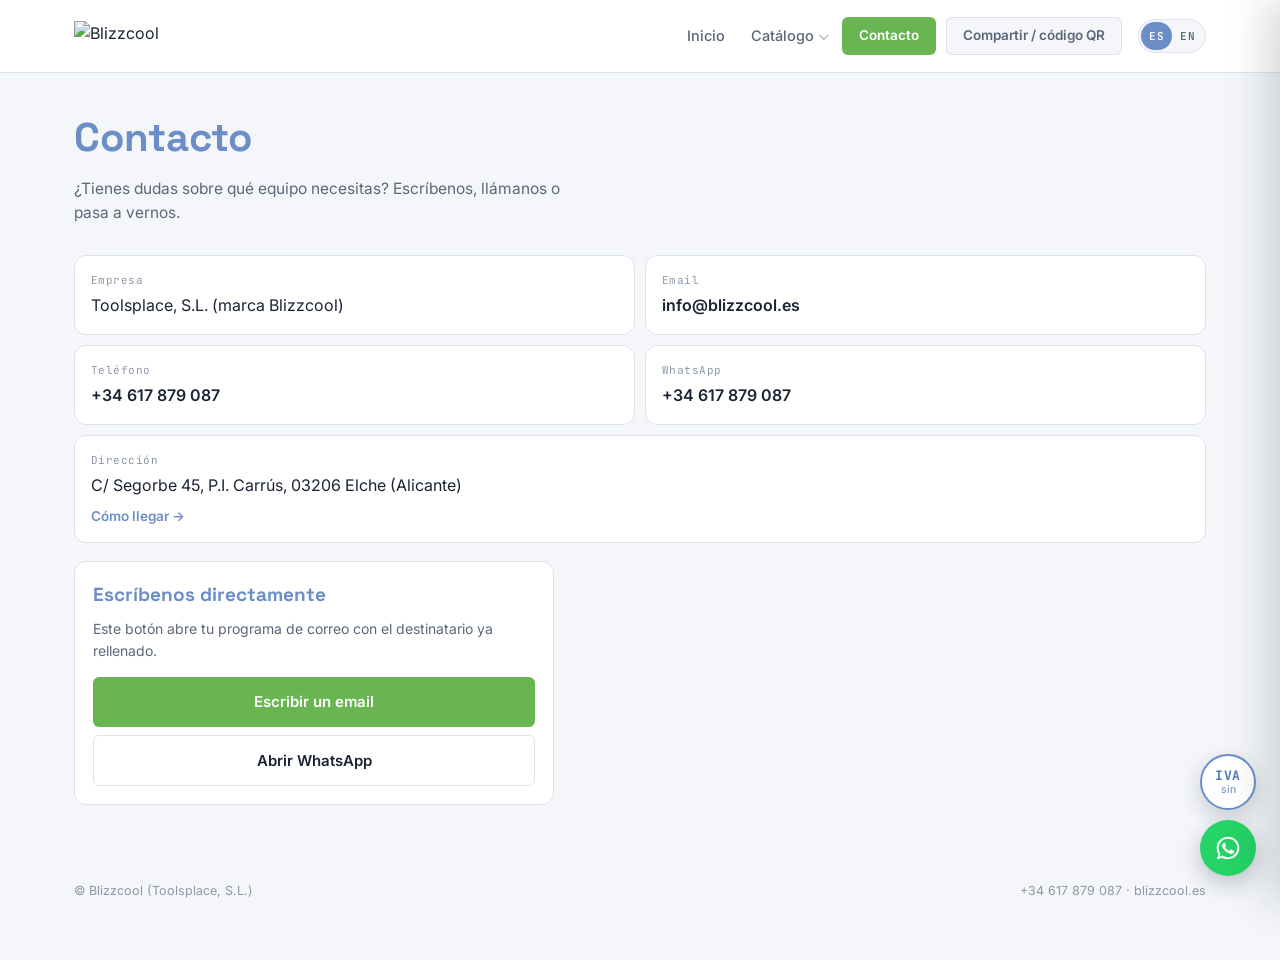
==== contacto.html @ 7e61c03b "Galería de producto: pantalla completa con navegación, colores de marca exactos - Ficha de producto:" ====
<!doctype html>
<html lang="es">
<head>
<meta charset="utf-8">
<meta name="viewport" content="width=device-width, initial-scale=1">
<title>Contacto · Blizzcool</title>
<meta name="description" content="Contacta con Blizzcool: email, teléfono, WhatsApp y dirección para presupuestos y asesoramiento técnico.">
<link rel="preconnect" href="https://fonts.googleapis.com">
<link href="https://fonts.googleapis.com/css2?family=Space+Grotesk:wght@500;600;700&family=Inter:wght@400;500;600&family=JetBrains+Mono:wght@400;500&display=swap" rel="stylesheet">
<link rel="stylesheet" href="styles.css?v=20260914i">
<link rel="icon" href="https://blizzcool.es/wp-content/uploads/2026/06/cropped-ICONOTIPO_WEB-270x270.png">
</head>
<body>

<header class="site-header" id="site-header"></header>

<div id="contacto-cont"></div>

<footer class="site-footer" id="site-footer"></footer>

<script src="https://cdnjs.cloudflare.com/ajax/libs/qrcode-generator/1.4.4/qrcode.min.js"></script>
<script src="productos.js?v=20260914i"></script>
<script src="catalogo.js?v=20260914i"></script>
<script>
  window.renderPage = renderContacto;
  renderPage();
</script>
</body>
</html>
---- styles.css ----
/* =========================================================
   BLIZZCOOL — Catálogo de equipos
   Mobile-first. Paleta: navy + azul Blizzcool + acento naranja.
   Cambia los colores de marca aquí; todo el sitio los hereda.
   ========================================================= */

:root {
  --bg: #f4f6f9;
  --bg-card: #ffffff;
  --ink: #1b2433;
  --ink-soft: #5b6779;
  --ink-faint: #8e98a8;
  --line: #dde3ec;
  /* Colores de marca exactos: verde #69B551 y azul #6B8EC8 */
  --green-brand: #69b551;
  --green: #69b551;        /* igual a green-brand: color de marca exacto */
  --green-hover: #4b8a37;  /* solo para :hover, más oscuro que el verde de marca */
  --green-soft: #f3f9f1;
  --blue-brand: #6b8ec8;
  --blue: #6b8ec8;         /* igual a blue-brand: color de marca exacto */
  --blue-dark: #4775c1;    /* solo para :hover y texto pequeño, más oscuro que el azul de marca */
  --blue-soft: #f3f6fb;
  --radius: 6px;
  --radius-lg: 12px;
  --shadow: 0 6px 24px rgba(27, 36, 51, 0.08);
  --font-head: "Space Grotesk", "Inter Tight", sans-serif;
  --font-body: "Inter", sans-serif;
  --font-mono: "JetBrains Mono", monospace;
  --content-w: 1180px;
  --header-h: 56px;
  --gutter: 20px;
}

* { box-sizing: border-box; }
html { scroll-behavior: smooth; -webkit-text-size-adjust: 100%; }

body {
  margin: 0;
  background: var(--bg);
  color: var(--ink);
  font-family: var(--font-body);
  font-size: 16px;
  line-height: 1.55;
  -webkit-font-smoothing: antialiased;
}

body.menu-open { overflow: hidden; }
a { color: inherit; }
img { max-width: 100%; display: block; }
button { font-family: inherit; }

.wrap {
  max-width: var(--content-w);
  margin: 0 auto;
  padding: 0 var(--gutter);
}

/* =========================================================
   CABECERA
   ========================================================= */

.site-header {
  background: var(--bg-card);
  border-bottom: 1px solid var(--line);
  position: sticky;
  top: 0;
  z-index: 40;
}

.header-bar {
  display: flex;
  align-items: center;
  justify-content: space-between;
  height: var(--header-h);
  gap: 16px;
}

.wordmark { display: flex; align-items: center; text-decoration: none; flex-shrink: 0; }
.logo-img { height: 21px; width: auto; }

.site-nav { display: none; }
.header-right { display: none; }
.header-actions { display: flex; align-items: center; gap: 6px; flex-shrink: 0; }

.menu-toggle {
  display: flex;
  flex-direction: column;
  justify-content: center;
  gap: 4px;
  width: 38px;
  height: 38px;
  padding: 9px;
  background: var(--bg);
  border: 1px solid var(--line);
  border-radius: var(--radius);
  cursor: pointer;
  flex-shrink: 0;
}

.menu-toggle span {
  display: block;
  height: 2px;
  width: 100%;
  background: var(--ink);
  border-radius: 2px;
  transition: transform 0.22s ease, opacity 0.22s ease;
}

.menu-toggle.open span:nth-child(1) { transform: translateY(6px) rotate(45deg); }
.menu-toggle.open span:nth-child(2) { opacity: 0; }
.menu-toggle.open span:nth-child(3) { transform: translateY(-6px) rotate(-45deg); }

.lang-seg {
  display: inline-flex;
  align-items: center;
  padding: 2px;
  background: var(--bg);
  border: 1px solid var(--line);
  border-radius: 999px;
  flex-shrink: 0;
  cursor: pointer;
  font-family: inherit;
}

.lang-seg .lang-opt {
  display: inline-flex;
  align-items: center;
  justify-content: center;
  color: var(--ink-soft);
  font-family: var(--font-mono);
  font-size: 11.5px;
  font-weight: 600;
  letter-spacing: 0.04em;
  padding: 6px 10px;
  min-height: 30px;
  border-radius: 999px;
  transition: background 0.15s ease, color 0.15s ease;
  pointer-events: none;
}

.lang-seg .lang-opt.active { background: var(--blue-brand); color: #fff; }
.lang-seg:hover .lang-opt:not(.active) { color: var(--blue-dark); }

/* ---------- Cajón de menú móvil ---------- */

.drawer-backdrop {
  position: fixed;
  inset: 0;
  background: rgba(10, 28, 46, 0.45);
  opacity: 0;
  pointer-events: none;
  transition: opacity 0.25s ease;
  z-index: 45;
}

.drawer-backdrop.open { opacity: 1; pointer-events: auto; }

.mobile-menu {
  position: fixed;
  top: 0;
  right: 0;
  bottom: 0;
  width: min(86vw, 360px);
  background: var(--bg-card);
  box-shadow: -12px 0 40px rgba(15, 28, 46, 0.18);
  transform: translateX(100%);
  transition: transform 0.28s cubic-bezier(0.2, 0.8, 0.2, 1);
  z-index: 50;
  display: flex;
  flex-direction: column;
  overflow-y: auto;
}

.mobile-menu.open { transform: translateX(0); }

.drawer-head {
  display: flex;
  align-items: center;
  justify-content: space-between;
  padding: 14px 18px;
  border-bottom: 1px solid var(--line);
  min-height: var(--header-h);
}

.drawer-close {
  width: 40px;
  height: 40px;
  border: 1px solid var(--line);
  background: var(--bg);
  border-radius: 50%;
  font-size: 22px;
  line-height: 1;
  cursor: pointer;
  color: var(--ink);
}

.mobile-nav { display: flex; flex-direction: column; padding: 8px 6px; }

.mobile-nav a {
  display: flex;
  align-items: center;
  justify-content: space-between;
  padding: 14px 12px;
  border-radius: var(--radius);
  text-decoration: none;
  color: var(--ink);
  font-family: var(--font-head);
  font-size: 19px;
  font-weight: 600;
}

.mobile-nav a::after { content: "›"; color: var(--ink-faint); font-size: 22px; }
.mobile-nav a.active { color: var(--green); background: var(--green-soft); }
.mobile-nav a.active::after { color: var(--green); }

.drawer-acc {
  display: flex;
  align-items: center;
  justify-content: space-between;
  width: 100%;
  padding: 14px 12px;
  border: none;
  background: none;
  border-radius: var(--radius);
  text-align: left;
  color: var(--ink);
  font-family: var(--font-head);
  font-size: 19px;
  font-weight: 600;
  cursor: pointer;
}

.drawer-acc::after {
  content: "›";
  color: var(--ink-faint);
  font-size: 22px;
  transition: transform 0.2s ease;
}

.drawer-acc.open { color: var(--green); background: var(--green-soft); }
.drawer-acc.open::after { transform: rotate(90deg); color: var(--green); }

.drawer-cats {
  display: flex;
  flex-direction: column;
  max-height: 0;
  overflow: hidden;
  transition: max-height 0.25s ease;
}

.drawer-cats.open { max-height: 600px; }

.drawer-cats a {
  display: flex;
  align-items: center;
  padding: 11px 12px 11px 26px;
  text-decoration: none;
  color: var(--ink-soft);
  font-family: var(--font-body);
  font-size: 15px;
  font-weight: 500;
  border-radius: var(--radius);
  position: relative;
}

.drawer-cats a::after { content: none; }

.drawer-cats a::before {
  content: "";
  position: absolute;
  left: 12px;
  top: 50%;
  width: 6px;
  height: 6px;
  margin-top: -3px;
  border-radius: 50%;
  background: var(--blue-brand);
}

.drawer-cats a:active, .drawer-cats a:hover { color: var(--blue-dark); background: var(--blue-soft); }

.mobile-menu-row-label { font-family: var(--font-mono); font-size: 12px; color: var(--ink-faint); }

.mobile-menu-row {
  display: flex;
  align-items: center;
  justify-content: space-between;
  gap: 12px;
  padding: 14px 18px;
  border-top: 1px solid var(--line);
}

.mobile-menu-contact {
  margin-top: auto;
  background: var(--blue-brand);
  color: #fff;
  padding: 18px;
  display: flex;
  flex-direction: column;
  gap: 8px;
  font-size: 14px;
}

.mobile-menu-contact a { color: #fff; text-decoration: none; font-weight: 500; }
.mobile-menu-contact span { color: #dbe3f3; font-size: 13px; line-height: 1.4; }

.mobile-menu-contact .btn-wa {
  margin-top: 6px;
  background: var(--green-brand);
  color: #fff;
  text-align: center;
  padding: 12px;
  border-radius: var(--radius);
  font-weight: 600;
}

/* =========================================================
   INTERRUPTOR IVA
   ========================================================= */

.iva-toggle {
  display: flex;
  align-items: center;
  gap: 10px;
  background: none;
  border: none;
  cursor: pointer;
  font-family: var(--font-mono);
  font-size: 12.5px;
  color: var(--ink-soft);
  padding: 6px 0;
  min-height: 36px;
}

.iva-toggle-track {
  width: 38px;
  height: 22px;
  border-radius: 12px;
  background: #c9d4e0;
  position: relative;
  transition: background 0.15s ease;
  flex-shrink: 0;
}

.iva-toggle[aria-pressed="true"] .iva-toggle-track { background: var(--green-brand); }

.iva-toggle-thumb {
  position: absolute;
  top: 3px;
  left: 3px;
  width: 16px;
  height: 16px;
  border-radius: 50%;
  background: #fff;
  box-shadow: 0 1px 2px rgba(0,0,0,0.2);
  transition: transform 0.15s ease;
}

.iva-toggle[aria-pressed="true"] .iva-toggle-thumb { transform: translateX(16px); }
.iva-toggle-label { white-space: nowrap; }

.iva-note { font-family: var(--font-mono); font-size: 10.5px; color: var(--ink-faint); margin-left: 4px; }
.iva-note-big { font-family: var(--font-body); font-size: 13px; color: var(--ink-soft); margin-left: 8px; }


/* =========================================================
   HERO
   ========================================================= */

.hero {
  background: linear-gradient(180deg, #ffffff 0%, var(--green-soft) 100%);
  border-bottom: 1px solid var(--line);
  padding: 34px 0 28px;
}

.hero .wrap { display: grid; grid-template-columns: 1fr; gap: 24px; }

.hero h1 {
  font-family: var(--font-head);
  font-size: clamp(28px, 6vw, 46px);
  line-height: 1.08;
  letter-spacing: -0.015em;
  margin: 0 0 12px;
  color: var(--blue-brand);
  max-width: 16ch;
}

.hero p { color: var(--ink-soft); font-size: 16px; max-width: 48ch; margin: 0; }

.hero-stats {
  display: grid;
  grid-template-columns: 1fr 1fr;
  border: 1px solid var(--line);
  border-radius: var(--radius-lg);
  background: var(--bg-card);
  overflow: hidden;
}

.hero-stats div {
  padding: 14px 16px;
  border-right: 1px solid var(--line);
  border-bottom: 1px solid var(--line);
}

.hero-stats div:nth-child(2n) { border-right: none; }
.hero-stats div:nth-child(3), .hero-stats div:nth-child(4) { border-bottom: none; }
.hero-stats .num { display: block; font-family: var(--font-mono); font-size: 22px; color: var(--green); }
.hero-stats .lbl { display: block; font-size: 12.5px; color: var(--ink-soft); margin-top: 2px; line-height: 1.35; }

/* =========================================================
   NAVEGACIÓN DE CATEGORÍAS
   ========================================================= */

.cat-nav {
  position: sticky;
  top: var(--header-h);
  z-index: 30;
  background: var(--bg-card);
  border-bottom: 1px solid var(--line);
}

.cat-nav .wrap {
  display: flex;
  gap: 8px;
  overflow-x: auto;
  scrollbar-width: none;
  padding-top: 10px;
  padding-bottom: 10px;
  -webkit-overflow-scrolling: touch;
}

.cat-nav .wrap::-webkit-scrollbar { display: none; }

.cat-nav a {
  flex: 0 0 auto;
  padding: 9px 14px;
  font-size: 13.5px;
  font-weight: 500;
  text-decoration: none;
  color: var(--ink-soft);
  background: var(--bg);
  border: 1px solid var(--line);
  border-radius: 999px;
  white-space: nowrap;
}

.cat-nav a:hover { color: var(--blue); border-color: var(--blue); }

/* =========================================================
   SECCIONES Y TARJETAS
   ========================================================= */

.cat-section { padding: 30px 0 4px; scroll-margin-top: calc(var(--header-h) + 62px); }

.cat-section h2 {
  font-family: var(--font-head);
  font-size: 22px;
  margin: 0 0 2px;
  letter-spacing: -0.01em;
  color: var(--blue-brand);
}

.cat-count { font-family: var(--font-mono); font-size: 12px; color: var(--ink-faint); margin: 0 0 14px; }

.grid {
  display: grid;
  grid-template-columns: 1fr;
  gap: 12px;
  margin-bottom: 28px;
}

.card {
  background: var(--bg-card);
  border: 1px solid var(--line);
  border-radius: var(--radius-lg);
  padding: 12px;
  text-decoration: none;
  color: var(--ink);
  display: grid;
  grid-template-columns: 104px 1fr;
  grid-template-areas:
    "media body"
    "media foot";
  gap: 6px 14px;
  align-items: start;
  transition: border-color 0.15s ease, box-shadow 0.15s ease;
}

.card:active, .card:hover { border-color: var(--green-brand); box-shadow: var(--shadow); }
.card:hover .card-title { color: var(--green); }

.card-media {
  grid-area: media;
  aspect-ratio: 1 / 1;
  background: #fff;
  border: 1px solid var(--line);
  border-radius: var(--radius);
  display: flex;
  align-items: center;
  justify-content: center;
  overflow: hidden;
}

.card-media img { width: 100%; height: 100%; object-fit: contain; padding: 4px; }

.card-body { grid-area: body; min-width: 0; }

.card-model { font-family: var(--font-mono); font-size: 11px; color: var(--blue); margin-bottom: 2px; }

.card-title {
  font-family: var(--font-head);
  font-size: 16.5px;
  line-height: 1.25;
  margin: 0 0 4px;
}

.card-summary {
  color: var(--ink-soft);
  font-size: 13.5px;
  line-height: 1.45;
  margin: 0;
  display: -webkit-box;
  -webkit-line-clamp: 2;
  -webkit-box-orient: vertical;
  overflow: hidden;
}

.card-foot {
  grid-area: foot;
  display: flex;
  align-items: center;
  justify-content: space-between;
  gap: 8px;
  font-size: 13px;
  padding-top: 8px;
  border-top: 1px solid var(--line);
}

.price { font-family: var(--font-mono); font-size: 15px; font-weight: 500; color: var(--ink); }
.price.pending { color: var(--ink-faint); font-size: 13px; font-weight: 400; }

.link-inline { color: var(--blue); text-decoration: none; font-weight: 600; white-space: nowrap; }

.placeholder-photo {
  width: 100%;
  height: 100%;
  background-image: repeating-linear-gradient(45deg, var(--line), var(--line) 1px, transparent 1px, transparent 10px);
  display: flex;
  align-items: center;
  justify-content: center;
  text-align: center;
  padding: 8px;
}

.placeholder-photo span {
  font-family: var(--font-mono);
  font-size: 10px;
  color: var(--ink-faint);
  background: var(--bg-card);
  padding: 3px 6px;
  border: 1px solid var(--line);
}

/* =========================================================
   BOTONES Y BANDA CTA
   ========================================================= */

.btn {
  display: inline-flex;
  align-items: center;
  justify-content: center;
  background: var(--blue);
  color: #fff;
  text-decoration: none;
  font-size: 15px;
  font-weight: 600;
  padding: 13px 22px;
  min-height: 46px;
  border-radius: var(--radius);
  white-space: nowrap;
  transition: background 0.15s ease;
}

.btn:hover { background: var(--blue-dark); }
.btn-accent { background: var(--green); color: #fff; }
.btn-accent:hover { background: var(--green-hover); }
.btn-outline { background: transparent; border: 1px solid var(--line); color: var(--ink); }
.btn-outline:hover { background: var(--bg); border-color: var(--blue); color: var(--blue); }
.btn-ghost { background: transparent; border: 1px solid rgba(255,255,255,0.35); color: #fff; }

.cta-band {
  background: var(--blue-brand);
  color: #fff;
  padding: 40px 0;
  margin-top: 16px;
}

.cta-band .wrap { display: flex; flex-direction: column; align-items: flex-start; gap: 18px; }
.cta-band h3 { font-family: var(--font-head); font-size: 24px; margin: 0; max-width: 24ch; line-height: 1.2; }
.cta-band p { color: #dbe3f3; margin: 8px 0 0; font-size: 14.5px; max-width: 52ch; }
.cta-band .btn { background: var(--green); }
.cta-band .btn:hover { background: var(--green-hover); }

/* =========================================================
   PIE
   ========================================================= */

.site-footer { padding: 24px 0 40px; }
body.has-buy-bar .site-footer { padding-bottom: 100px; }

.site-footer .wrap {
  display: flex;
  flex-direction: column;
  gap: 6px;
  font-size: 12.5px;
  color: var(--ink-faint);
}

/* ---------- Botón flotante de WhatsApp ---------- */

.float-stack {
  position: fixed;
  right: 16px;
  bottom: calc(16px + env(safe-area-inset-bottom));
  z-index: 34;
  display: flex;
  flex-direction: column;
  align-items: center;
  gap: 10px;
}

.iva-float {
  width: 56px;
  height: 56px;
  border-radius: 50%;
  border: 2px solid var(--blue-brand);
  background: var(--bg-card);
  color: var(--blue-dark);
  display: flex;
  flex-direction: column;
  align-items: center;
  justify-content: center;
  line-height: 1;
  cursor: pointer;
  box-shadow: 0 8px 22px rgba(27, 36, 51, 0.2);
  transition: transform 0.15s ease, background 0.15s ease, color 0.15s ease;
  padding: 0;
}

.iva-float-top { font-family: var(--font-mono); font-size: 13px; font-weight: 700; letter-spacing: 0.04em; }
.iva-float-state { font-family: var(--font-body); font-size: 10.5px; margin-top: 3px; opacity: 0.85; }
.iva-float:hover { transform: translateY(-2px); }
.iva-float[aria-pressed="true"] { background: var(--green-brand); border-color: var(--green-brand); color: #fff; }

.wa-float {
  width: 56px;
  height: 56px;
  border-radius: 50%;
  background: #25d366;
  color: #fff;
  display: flex;
  align-items: center;
  justify-content: center;
  box-shadow: 0 8px 22px rgba(27, 36, 51, 0.25);
  transition: transform 0.15s ease, box-shadow 0.15s ease;
}

.wa-float:hover { transform: translateY(-2px); box-shadow: 0 12px 28px rgba(27, 36, 51, 0.3); }
.wa-float svg { display: block; }

/* En fichas de producto, en móvil, sube por encima de la barra fija de compra */
body.has-buy-bar .float-stack { bottom: calc(86px + env(safe-area-inset-bottom)); }

/* =========================================================
   FICHA DE PRODUCTO
   ========================================================= */

.breadcrumb {
  font-family: var(--font-mono);
  font-size: 12px;
  color: var(--ink-soft);
  padding: 16px var(--gutter) 0;
  overflow-x: auto;
  white-space: nowrap;
  scrollbar-width: none;
}

.breadcrumb::-webkit-scrollbar { display: none; }
.breadcrumb a { color: var(--ink-soft); text-decoration: none; }
.breadcrumb a:hover { color: var(--blue); }

.product-hero {
  padding: 18px var(--gutter) 28px;
  display: grid;
  grid-template-columns: 1fr;
  gap: 18px;
  align-items: start;
}

.product-gallery { display: flex; flex-direction: column; gap: 12px; }

.product-gallery-main {
  aspect-ratio: 1 / 1;
  border: 1px solid var(--line);
  border-radius: var(--radius-lg);
  background: #fff;
  overflow: hidden;
  display: flex;
  align-items: center;
  justify-content: center;
}

.product-gallery-main img { width: 100%; height: 100%; object-fit: cover; cursor: zoom-in; }

.product-thumbs { display: flex; flex-wrap: wrap; gap: 8px; }

.product-thumb {
  width: 62px;
  height: 62px;
  flex-shrink: 0;
  padding: 0;
  border: 1px solid var(--line);
  border-radius: 8px;
  background: #fff;
  overflow: hidden;
  cursor: pointer;
  transition: border-color 0.15s ease;
}

.product-thumb img { width: 100%; height: 100%; object-fit: cover; display: block; }
.product-thumb:hover { border-color: var(--blue); }
.product-thumb.active { border-color: var(--blue-brand); box-shadow: 0 0 0 1px var(--blue-brand); }

/* ---------- Lightbox de fotos de producto ---------- */

.photo-lightbox { position: fixed; inset: 0; z-index: 70; display: flex; align-items: center; justify-content: center; padding: 24px; }
.photo-lightbox[hidden] { display: none; }
.photo-lightbox-backdrop { position: absolute; inset: 0; background: rgba(10, 16, 26, 0.88); }
.photo-lightbox img { position: relative; max-width: 100%; max-height: 100%; object-fit: contain; border-radius: var(--radius); }

.photo-lightbox-close {
  position: absolute;
  top: 16px;
  right: 16px;
  z-index: 1;
  width: 40px;
  height: 40px;
  border: none;
  border-radius: 50%;
  background: rgba(255, 255, 255, 0.15);
  color: #fff;
  font-size: 22px;
  line-height: 1;
  cursor: pointer;
}

.photo-lightbox-close:hover { background: rgba(255, 255, 255, 0.28); }

.photo-lightbox-nav {
  position: absolute;
  top: 50%;
  transform: translateY(-50%);
  z-index: 1;
  width: 48px;
  height: 48px;
  border: none;
  border-radius: 50%;
  background: rgba(255, 255, 255, 0.15);
  color: #fff;
  font-size: 28px;
  line-height: 1;
  display: flex;
  align-items: center;
  justify-content: center;
  cursor: pointer;
}

.photo-lightbox-nav:hover { background: rgba(255, 255, 255, 0.28); }
.photo-lightbox-prev { left: 12px; }
.photo-lightbox-next { right: 12px; }

@media (max-width: 599px) {
  .photo-lightbox-nav { width: 40px; height: 40px; font-size: 22px; }
}

body.lightbox-open { overflow: hidden; }

.product-info .card-model { font-size: 12px; margin-bottom: 8px; }

.product-info h1 {
  font-family: var(--font-head);
  font-size: clamp(26px, 6vw, 38px);
  letter-spacing: -0.015em;
  line-height: 1.1;
  margin: 0 0 10px;
  color: var(--blue-brand);
}

.product-info > p.lead { color: var(--ink-soft); font-size: 15.5px; max-width: 48ch; margin: 0 0 18px; }

.buy-panel {
  border: 1px solid var(--line);
  background: var(--bg-card);
  border-radius: var(--radius-lg);
  padding: 18px;
  margin-bottom: 8px;
}

.buy-panel .price-row { display: flex; align-items: baseline; flex-wrap: wrap; margin-bottom: 14px; }
.buy-panel .price-big { font-family: var(--font-mono); font-size: 28px; font-weight: 500; color: var(--ink); }
.buy-panel .price-big.pending { font-size: 15px; color: var(--ink-faint); }
.buy-panel .btn { width: 100%; margin-bottom: 8px; }
.buy-panel .btn:last-child { margin-bottom: 0; }

.section-block { padding: 8px var(--gutter) 36px; border-top: 1px solid var(--line); }
.section-block h2 { font-family: var(--font-head); font-size: 19px; margin: 26px 0 12px; color: var(--blue-brand); }
.section-block > p { color: var(--ink-soft); max-width: 68ch; margin: 0; }

.specs-table {
  width: 100%;
  border-collapse: collapse;
  border: 1px solid var(--line);
  border-radius: var(--radius-lg);
  overflow: hidden;
  background: var(--bg-card);
}

.specs-table tr { border-bottom: 1px solid var(--line); }
.specs-table tr:last-child { border-bottom: none; }
.specs-table td { padding: 11px 14px; font-size: 14.5px; vertical-align: top; }
.specs-table td:first-child { color: var(--ink-soft); width: 42%; }
.specs-table td:last-child { font-family: var(--font-mono); font-size: 13.5px; }

.tag-list { list-style: none; margin: 0; padding: 0; display: grid; grid-template-columns: 1fr; gap: 8px; }

.tag-list li {
  border: 1px solid var(--line);
  background: var(--bg-card);
  border-radius: var(--radius);
  padding: 11px 14px;
  font-size: 14px;
  position: relative;
  padding-left: 30px;
}

.tag-list li::before {
  content: "";
  position: absolute;
  left: 13px;
  top: 17px;
  width: 8px;
  height: 8px;
  border-radius: 50%;
  background: var(--green-brand);
}

.related { display: grid; grid-template-columns: 1fr; gap: 12px; }

/* Barra de compra fija en móvil */
.mobile-buy-bar {
  position: fixed;
  left: 0;
  right: 0;
  bottom: 0;
  z-index: 35;
  background: var(--bg-card);
  border-top: 1px solid var(--line);
  padding: 10px var(--gutter) calc(10px + env(safe-area-inset-bottom));
  display: flex;
  align-items: center;
  justify-content: space-between;
  gap: 12px;
  box-shadow: 0 -8px 24px rgba(15,28,46,0.08);
}

.mobile-buy-bar .price-big { font-family: var(--font-mono); font-size: 18px; font-weight: 500; line-height: 1.1; }
.mobile-buy-bar .price-big.pending { font-size: 13px; color: var(--ink-faint); }
.mobile-buy-bar .iva-note-big { display: block; margin: 0; font-size: 11px; }
.mobile-buy-bar .btn { flex-shrink: 0; padding: 12px 18px; }

/* =========================================================
   CONTACTO
   ========================================================= */

.contact-hero { padding: 34px var(--gutter) 8px; }
.contact-hero h1 { font-family: var(--font-head); font-size: clamp(28px, 6vw, 40px); margin: 0 0 8px; color: var(--blue-brand); }
.contact-hero p { color: var(--ink-soft); font-size: 15.5px; max-width: 52ch; margin: 0; }

.contact-grid { display: grid; grid-template-columns: 1fr; gap: 10px; margin: 22px auto 8px; padding: 0 var(--gutter); }

.contact-card {
  background: var(--bg-card);
  border: 1px solid var(--line);
  border-radius: var(--radius-lg);
  padding: 16px;
  display: flex;
  flex-direction: column;
  gap: 4px;
}

.contact-label { font-family: var(--font-mono); font-size: 11px; color: var(--ink-faint); letter-spacing: 0.04em; }
.contact-value { font-size: 16px; text-decoration: none; color: var(--ink); word-break: break-word; }
.contact-directions { margin-top: 4px; font-size: 13.5px; }
.contact-actions { padding: 10px var(--gutter) 40px; }
.contact-panel { max-width: 480px; }
.contact-panel h2 { font-family: var(--font-head); font-size: 19px; margin: 0 0 8px; color: var(--blue-brand); }
.contact-panel p { color: var(--ink-soft); font-size: 14px; margin: 0 0 16px; }
.contact-panel .btn { width: 100%; margin-bottom: 8px; }
.contact-panel .btn:last-child { margin-bottom: 0; }

/* =========================================================
   TABLET Y ESCRITORIO
   ========================================================= */

@media (min-width: 600px) {
  :root { --gutter: 24px; }
  .grid { grid-template-columns: repeat(2, 1fr); gap: 14px; }
  .card { grid-template-columns: 1fr; grid-template-areas: "media" "body" "foot"; padding: 14px; gap: 10px; }
  .card-media img { padding: 10px; }
  .card-title { font-size: 17.5px; }
  .related { grid-template-columns: repeat(2, 1fr); }
  .tag-list { grid-template-columns: repeat(2, 1fr); }
  .contact-grid { grid-template-columns: repeat(2, 1fr); }
  .contact-card-wide { grid-column: 1 / -1; }
  .site-footer .wrap { flex-direction: row; justify-content: space-between; }
}

@media (min-width: 900px) {
  :root { --header-h: 72px; }
  .header-bar { justify-content: flex-start; }
  .logo-img { height: 30px; }
  .lang-seg { padding: 2px; }
  .lang-seg .lang-opt { font-size: 11px; padding: 5px 8px; min-height: 28px; }
  .menu-toggle { display: none; }
  .site-nav { display: flex; align-items: center; gap: 26px; margin-left: auto; }
  .site-nav a { font-size: 14.5px; font-weight: 500; text-decoration: none; color: var(--ink-soft); white-space: nowrap; }
  .site-nav > a:hover, .site-nav > a.active,
  .nav-item-dropdown > a:hover, .nav-item-dropdown > a.active { color: var(--blue); }
  .header-right { display: flex; align-items: center; gap: 10px; flex-shrink: 0; }

  .nav-item-dropdown { position: relative; display: flex; align-items: center; }
  .nav-item-dropdown > a { display: flex; align-items: center; gap: 5px; }
  .nav-item-dropdown > a::after {
    content: "";
    width: 6px;
    height: 6px;
    border-right: 1.5px solid currentColor;
    border-bottom: 1.5px solid currentColor;
    transform: rotate(45deg) translateY(-2px);
    opacity: 0.6;
  }
  .nav-dropdown-menu {
    position: absolute;
    top: 100%;
    left: -14px;
    margin-top: 14px;
    min-width: 270px;
    background: var(--bg-card);
    border: 1px solid var(--line);
    border-radius: var(--radius);
    box-shadow: var(--shadow);
    padding: 8px;
    display: flex;
    flex-direction: column;
    gap: 1px;
    opacity: 0;
    visibility: hidden;
    transform: translateY(6px);
    transition: opacity 0.15s ease, transform 0.15s ease, visibility 0.15s;
    z-index: 30;
  }
  .nav-item-dropdown:hover .nav-dropdown-menu,
  .nav-item-dropdown:focus-within .nav-dropdown-menu {
    opacity: 1;
    visibility: visible;
    transform: translateY(0);
  }
  .nav-dropdown-menu a {
    padding: 9px 12px;
    border-radius: 8px;
    font-size: 13.5px;
    font-weight: 500;
    color: var(--ink-soft);
    text-decoration: none;
    white-space: nowrap;
  }
  .nav-dropdown-menu a:hover { background: var(--blue-soft); color: var(--blue-dark); }

  .cat-nav { display: none; }

  .hero { padding: 56px 0 44px; }
  .hero .wrap { grid-template-columns: 1.3fr 1fr; gap: 48px; align-items: end; }
  .hero-stats .num { font-size: 24px; }

  .cat-section { padding: 44px 0 8px; }
  .cat-section h2 { font-size: 24px; }
  .grid { grid-template-columns: repeat(3, 1fr); gap: 16px; margin-bottom: 36px; }
  .related { grid-template-columns: repeat(3, 1fr); gap: 16px; }

  .cta-band { padding: 56px 0; }
  .cta-band .wrap { flex-direction: row; align-items: center; justify-content: space-between; gap: 24px; }
  .cta-band h3 { font-size: 26px; }

  .site-footer, body.has-buy-bar .site-footer { padding: 28px 0 60px; }

  .product-hero { grid-template-columns: 1.05fr 0.95fr; gap: 40px; padding-top: 20px; padding-bottom: 48px; }
  .product-media { position: sticky; top: calc(var(--header-h) + 20px); }
  .mobile-buy-bar { display: none; }
  .float-stack, body.has-buy-bar .float-stack { right: 24px; bottom: 24px; }
  .specs-table td { padding: 12px 16px; }
  .section-block h2 { font-size: 20px; margin-top: 32px; }
}

@media (max-width: 599px) {
  .specs-table:not(.variants-table) tr { display: block; padding: 10px 14px; }
  .specs-table:not(.variants-table) td { display: block; padding: 0; width: auto !important; }
  .specs-table:not(.variants-table) td:first-child { font-size: 12px; color: var(--ink-faint); margin-bottom: 2px; }
  .specs-table:not(.variants-table) td:last-child { font-size: 14px; }
  .variants-table td { padding: 10px 12px; font-size: 13.5px; }
}

.variants-table thead td { background: var(--bg); font-family: var(--font-mono); font-size: 11.5px; color: var(--ink-faint); letter-spacing: 0.04em; }
.variants-table tbody td:first-child { color: var(--ink); font-weight: 500; }


/* =========================================================
   COMPARTIR / QR
   ========================================================= */

.btn-share {
  margin-top: 8px;
  display: flex;
  align-items: center;
  justify-content: center;
  gap: 8px;
  width: 100%;
  padding: 12px;
  border-radius: var(--radius);
  border: 1px solid rgba(255,255,255,0.45);
  background: transparent;
  color: #fff;
  font-size: 15px;
  font-weight: 600;
  cursor: pointer;
}

.btn-nav-contact,
.btn-nav-share {
  box-sizing: border-box;
  display: inline-flex;
  align-items: center;
  justify-content: center;
  height: 38px;
  border-radius: var(--radius);
  padding: 0 16px;
  font-size: 13.5px;
  font-weight: 600;
  font-family: inherit;
  line-height: 1;
  white-space: nowrap;
  cursor: pointer;
  text-decoration: none;
  transition: background 0.15s ease, color 0.15s ease, border-color 0.15s ease;
}

.btn-nav-contact { background: var(--green); color: #fff; border: 1px solid transparent; }
.btn-nav-contact:hover { background: var(--green-hover); }

.btn-nav-share { background: var(--bg); border: 1px solid var(--line); color: var(--ink-soft); }
.btn-nav-share:hover { color: var(--blue); border-color: var(--blue); }

.share-modal { position: fixed; inset: 0; z-index: 60; display: flex; align-items: center; justify-content: center; padding: 20px; }
.share-modal[hidden] { display: none; }
.share-backdrop { position: absolute; inset: 0; background: rgba(27, 36, 51, 0.55); }

.share-card {
  position: relative;
  background: var(--bg-card);
  border-radius: var(--radius-lg);
  padding: 22px 20px 20px;
  width: 100%;
  max-width: 380px;
  box-shadow: 0 20px 60px rgba(27,36,51,0.35);
  text-align: center;
}

.share-card .drawer-close { position: absolute; top: 12px; right: 12px; }
.share-card h2 { font-family: var(--font-head); font-size: 20px; margin: 0 28px 6px 0; color: var(--blue-brand); text-align: left; }
.share-card p { color: var(--ink-soft); font-size: 14px; margin: 0 0 14px; text-align: left; }

.share-qr { display: flex; justify-content: center; }
.share-qr canvas { width: min(240px, 60vw); height: auto; border: 1px solid var(--line); border-radius: var(--radius); margin-bottom: 16px; }
.share-qr-fallback { color: var(--ink-faint); font-size: 13px; }

.share-url {
  font-family: var(--font-mono);
  font-size: 11.5px;
  color: var(--ink-soft);
  background: var(--bg);
  border: 1px solid var(--line);
  border-radius: var(--radius);
  padding: 8px 10px;
  margin: 14px 0;
  word-break: break-all;
  text-align: left;
}

.share-actions { display: grid; gap: 8px; }
.share-actions .btn { width: 100%; border: 1px solid transparent; cursor: pointer; font-family: inherit; }
.share-actions .btn-outline { border-color: var(--line); }
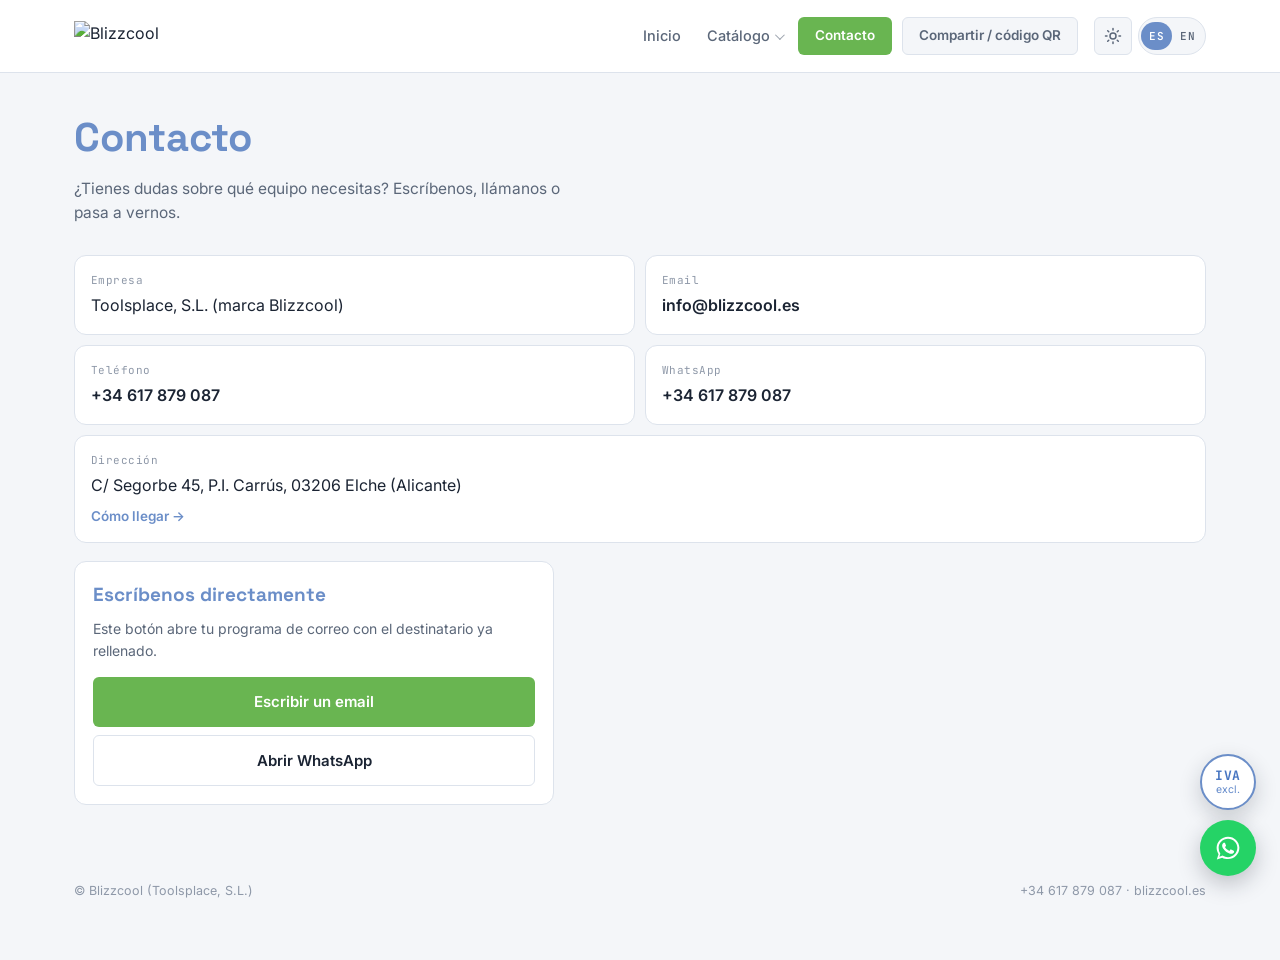
==== commit b277a7da: "Selector de variantes con precio, fotos reales de todos los productos y fichas técnicas completas - " ====
--- a/contacto.html
+++ b/contacto.html
@@ -3,11 +3,12 @@
 <head>
 <meta charset="utf-8">
 <meta name="viewport" content="width=device-width, initial-scale=1">
+<script>try{var t=localStorage.getItem("bc-theme")||(matchMedia("(prefers-color-scheme: dark)").matches?"dark":"light");if(t==="dark")document.documentElement.setAttribute("data-theme","dark");}catch(e){}</script>
 <title>Contacto · Blizzcool</title>
 <meta name="description" content="Contacta con Blizzcool: email, teléfono, WhatsApp y dirección para presupuestos y asesoramiento técnico.">
 <link rel="preconnect" href="https://fonts.googleapis.com">
 <link href="https://fonts.googleapis.com/css2?family=Space+Grotesk:wght@500;600;700&family=Inter:wght@400;500;600&family=JetBrains+Mono:wght@400;500&display=swap" rel="stylesheet">
-<link rel="stylesheet" href="styles.css?v=20260914i">
+<link rel="stylesheet" href="styles.css?v=20260915e">
 <link rel="icon" href="https://blizzcool.es/wp-content/uploads/2026/06/cropped-ICONOTIPO_WEB-270x270.png">
 </head>
 <body>
@@ -19,8 +20,8 @@
 <footer class="site-footer" id="site-footer"></footer>
 
 <script src="https://cdnjs.cloudflare.com/ajax/libs/qrcode-generator/1.4.4/qrcode.min.js"></script>
-<script src="productos.js?v=20260914i"></script>
-<script src="catalogo.js?v=20260914i"></script>
+<script src="productos.js?v=20260915e"></script>
+<script src="catalogo.js?v=20260915e"></script>
 <script>
   window.renderPage = renderContacto;
   renderPage();
--- a/styles.css
+++ b/styles.css
@@ -31,6 +31,27 @@
   --gutter: 20px;
 }
 
+/* ---------- Modo oscuro (activado con [data-theme="dark"] en <html>) ---------- */
+:root[data-theme="dark"] {
+  --bg: #10151d;
+  --bg-card: #1a2029;
+  --ink: #edf1f7;
+  --ink-soft: #a9b3c4;
+  --ink-faint: #707c8f;
+  --line: #2b3341;
+  --green-soft: #16231a;
+  --blue-soft: #182333;
+  --shadow: 0 6px 24px rgba(0, 0, 0, 0.45);
+}
+
+:root[data-theme="dark"] .hero {
+  background: linear-gradient(180deg, var(--bg-card) 0%, var(--green-soft) 100%);
+}
+
+:root[data-theme="dark"] .iva-toggle-track { background: #384154; }
+
+:root[data-theme="dark"] .share-qr canvas { background: #fff; }
+
 * { box-sizing: border-box; }
 html { scroll-behavior: smooth; -webkit-text-size-adjust: 100%; }
 
@@ -97,6 +118,27 @@
   flex-shrink: 0;
 }
 
+.theme-toggle {
+  display: flex;
+  align-items: center;
+  justify-content: center;
+  width: 38px;
+  height: 38px;
+  padding: 0;
+  background: var(--bg);
+  border: 1px solid var(--line);
+  border-radius: var(--radius);
+  color: var(--ink-soft);
+  cursor: pointer;
+  flex-shrink: 0;
+}
+
+.theme-toggle:hover { color: var(--blue-brand); border-color: var(--blue-brand); }
+.theme-toggle svg { width: 18px; height: 18px; }
+.theme-toggle .icon-moon { display: none; }
+:root[data-theme="dark"] .theme-toggle .icon-sun { display: none; }
+:root[data-theme="dark"] .theme-toggle .icon-moon { display: block; }
+
 .menu-toggle span {
   display: block;
   height: 2px;
@@ -113,7 +155,8 @@
 .lang-seg {
   display: inline-flex;
   align-items: center;
-  padding: 2px;
+  height: 38px;
+  padding: 3px;
   background: var(--bg);
   border: 1px solid var(--line);
   border-radius: 999px;
@@ -162,54 +205,56 @@
   bottom: 0;
   width: min(86vw, 360px);
   background: var(--bg-card);
-  box-shadow: -12px 0 40px rgba(15, 28, 46, 0.18);
+  box-shadow: none;
   transform: translateX(100%);
   transition: transform 0.28s cubic-bezier(0.2, 0.8, 0.2, 1);
   z-index: 50;
   display: flex;
   flex-direction: column;
-  overflow-y: auto;
-}
-
-.mobile-menu.open { transform: translateX(0); }
+  overflow: hidden;
+}
+
+.mobile-menu.open { transform: translateX(0); box-shadow: -12px 0 40px rgba(15, 28, 46, 0.18); }
 
 .drawer-head {
   display: flex;
   align-items: center;
   justify-content: space-between;
-  padding: 14px 18px;
+  padding: 10px 14px;
   border-bottom: 1px solid var(--line);
-  min-height: var(--header-h);
+  min-height: 50px;
+  flex-shrink: 0;
 }
 
 .drawer-close {
-  width: 40px;
-  height: 40px;
+  width: 32px;
+  height: 32px;
   border: 1px solid var(--line);
   background: var(--bg);
   border-radius: 50%;
-  font-size: 22px;
+  font-size: 17px;
   line-height: 1;
   cursor: pointer;
   color: var(--ink);
-}
-
-.mobile-nav { display: flex; flex-direction: column; padding: 8px 6px; }
+  flex-shrink: 0;
+}
+
+.mobile-nav { display: flex; flex-direction: column; flex: 1; min-height: 0; overflow-y: auto; padding: 6px 6px; }
 
 .mobile-nav a {
   display: flex;
   align-items: center;
   justify-content: space-between;
-  padding: 14px 12px;
+  padding: 10px 10px;
   border-radius: var(--radius);
   text-decoration: none;
   color: var(--ink);
   font-family: var(--font-head);
-  font-size: 19px;
+  font-size: 15px;
   font-weight: 600;
 }
 
-.mobile-nav a::after { content: "›"; color: var(--ink-faint); font-size: 22px; }
+.mobile-nav a::after { content: "›"; color: var(--ink-faint); font-size: 17px; }
 .mobile-nav a.active { color: var(--green); background: var(--green-soft); }
 .mobile-nav a.active::after { color: var(--green); }
 
@@ -218,14 +263,14 @@
   align-items: center;
   justify-content: space-between;
   width: 100%;
-  padding: 14px 12px;
+  padding: 10px 10px;
   border: none;
   background: none;
   border-radius: var(--radius);
   text-align: left;
   color: var(--ink);
   font-family: var(--font-head);
-  font-size: 19px;
+  font-size: 15px;
   font-weight: 600;
   cursor: pointer;
 }
@@ -233,7 +278,7 @@
 .drawer-acc::after {
   content: "›";
   color: var(--ink-faint);
-  font-size: 22px;
+  font-size: 17px;
   transition: transform 0.2s ease;
 }
 
@@ -248,16 +293,16 @@
   transition: max-height 0.25s ease;
 }
 
-.drawer-cats.open { max-height: 600px; }
+.drawer-cats.open { max-height: 45vh; overflow-y: auto; }
 
 .drawer-cats a {
   display: flex;
   align-items: center;
-  padding: 11px 12px 11px 26px;
+  padding: 8px 10px 8px 24px;
   text-decoration: none;
   color: var(--ink-soft);
   font-family: var(--font-body);
-  font-size: 15px;
+  font-size: 13px;
   font-weight: 500;
   border-radius: var(--radius);
   position: relative;
@@ -268,50 +313,53 @@
 .drawer-cats a::before {
   content: "";
   position: absolute;
-  left: 12px;
+  left: 10px;
   top: 50%;
-  width: 6px;
-  height: 6px;
-  margin-top: -3px;
+  width: 5px;
+  height: 5px;
+  margin-top: -2.5px;
   border-radius: 50%;
   background: var(--blue-brand);
 }
 
 .drawer-cats a:active, .drawer-cats a:hover { color: var(--blue-dark); background: var(--blue-soft); }
 
-.mobile-menu-row-label { font-family: var(--font-mono); font-size: 12px; color: var(--ink-faint); }
+.mobile-menu-row-label { font-family: var(--font-mono); font-size: 11px; color: var(--ink-faint); }
 
 .mobile-menu-row {
   display: flex;
   align-items: center;
   justify-content: space-between;
   gap: 12px;
-  padding: 14px 18px;
+  padding: 10px 14px;
   border-top: 1px solid var(--line);
+  flex-shrink: 0;
 }
 
 .mobile-menu-contact {
   margin-top: auto;
+  flex-shrink: 0;
   background: var(--blue-brand);
   color: #fff;
-  padding: 18px;
+  padding: 14px;
   display: flex;
   flex-direction: column;
-  gap: 8px;
-  font-size: 14px;
+  gap: 5px;
+  font-size: 12.5px;
 }
 
 .mobile-menu-contact a { color: #fff; text-decoration: none; font-weight: 500; }
-.mobile-menu-contact span { color: #dbe3f3; font-size: 13px; line-height: 1.4; }
+.mobile-menu-contact span { color: #dbe3f3; font-size: 12px; line-height: 1.35; }
 
 .mobile-menu-contact .btn-wa {
-  margin-top: 6px;
+  margin-top: 5px;
   background: var(--green-brand);
   color: #fff;
   text-align: center;
-  padding: 12px;
+  padding: 10px;
   border-radius: var(--radius);
   font-weight: 600;
+  font-size: 13.5px;
 }
 
 /* =========================================================
@@ -433,8 +481,9 @@
 
 .cat-nav a {
   flex: 0 0 auto;
-  padding: 9px 14px;
+  padding: 6px 14px;
   font-size: 13.5px;
+  line-height: 1.3;
   font-weight: 500;
   text-decoration: none;
   color: var(--ink-soft);
@@ -445,6 +494,7 @@
 }
 
 .cat-nav a:hover { color: var(--blue); border-color: var(--blue); }
+.cat-nav a.active { color: #fff; background: var(--blue-brand); border-color: var(--blue-brand); }
 
 /* =========================================================
    SECCIONES Y TARJETAS
@@ -528,15 +578,16 @@
 .card-foot {
   grid-area: foot;
   display: flex;
+  flex-wrap: wrap;
   align-items: center;
   justify-content: space-between;
-  gap: 8px;
+  gap: 4px 8px;
   font-size: 13px;
   padding-top: 8px;
   border-top: 1px solid var(--line);
 }
 
-.price { font-family: var(--font-mono); font-size: 15px; font-weight: 500; color: var(--ink); }
+.price { font-family: var(--font-mono); font-size: 14px; font-weight: 500; color: var(--ink); white-space: nowrap; }
 .price.pending { color: var(--ink-faint); font-size: 13px; font-weight: 400; }
 
 .link-inline { color: var(--blue); text-decoration: none; font-weight: 600; white-space: nowrap; }
@@ -700,6 +751,7 @@
 .product-gallery { display: flex; flex-direction: column; gap: 12px; }
 
 .product-gallery-main {
+  position: relative;
   aspect-ratio: 1 / 1;
   border: 1px solid var(--line);
   border-radius: var(--radius-lg);
@@ -710,7 +762,30 @@
   justify-content: center;
 }
 
-.product-gallery-main img { width: 100%; height: 100%; object-fit: cover; cursor: zoom-in; }
+.product-gallery-main img { width: 100%; height: 100%; object-fit: contain; padding: 14px; cursor: zoom-in; }
+.product-gallery-main img.is-fill { object-fit: cover; padding: 0; }
+
+.gallery-expand-btn {
+  position: absolute;
+  right: 12px;
+  bottom: 12px;
+  width: 36px;
+  height: 36px;
+  display: flex;
+  align-items: center;
+  justify-content: center;
+  padding: 0;
+  border: 1px solid var(--line);
+  border-radius: 50%;
+  background: var(--bg-card);
+  color: var(--ink-soft);
+  cursor: pointer;
+  box-shadow: var(--shadow);
+  transition: color 0.15s ease, border-color 0.15s ease;
+}
+
+.gallery-expand-btn svg { width: 16px; height: 16px; }
+.gallery-expand-btn:hover { color: var(--blue-brand); border-color: var(--blue-brand); }
 
 .product-thumbs { display: flex; flex-wrap: wrap; gap: 8px; }
 
@@ -733,10 +808,21 @@
 
 /* ---------- Lightbox de fotos de producto ---------- */
 
-.photo-lightbox { position: fixed; inset: 0; z-index: 70; display: flex; align-items: center; justify-content: center; padding: 24px; }
+.photo-lightbox { position: fixed; inset: 0; z-index: 70; display: flex; flex-direction: column; align-items: center; justify-content: center; padding: 20px; gap: 14px; }
 .photo-lightbox[hidden] { display: none; }
 .photo-lightbox-backdrop { position: absolute; inset: 0; background: rgba(10, 16, 26, 0.88); }
-.photo-lightbox img { position: relative; max-width: 100%; max-height: 100%; object-fit: contain; border-radius: var(--radius); }
+
+.photo-lightbox-stage {
+  position: relative;
+  flex: 1;
+  min-height: 0;
+  width: 100%;
+  display: flex;
+  align-items: center;
+  justify-content: center;
+}
+
+.photo-lightbox-stage img { position: relative; max-width: 100%; max-height: 100%; object-fit: contain; border-radius: var(--radius); }
 
 .photo-lightbox-close {
   position: absolute;
@@ -781,7 +867,35 @@
 
 @media (max-width: 599px) {
   .photo-lightbox-nav { width: 40px; height: 40px; font-size: 22px; }
-}
+  .btn { font-size: 14px; padding: 11px 18px; min-height: 42px; }
+}
+
+.lightbox-thumbs {
+  display: flex;
+  gap: 8px;
+  overflow-x: auto;
+  max-width: 100%;
+  flex-shrink: 0;
+  padding: 4px;
+}
+
+.lightbox-thumb {
+  width: 56px;
+  height: 56px;
+  flex-shrink: 0;
+  padding: 0;
+  border: 2px solid transparent;
+  border-radius: 8px;
+  overflow: hidden;
+  background: rgba(255, 255, 255, 0.08);
+  cursor: pointer;
+  opacity: 0.6;
+  transition: opacity 0.15s ease, border-color 0.15s ease;
+}
+
+.lightbox-thumb img { width: 100%; height: 100%; object-fit: cover; display: block; }
+.lightbox-thumb:hover { opacity: 0.85; }
+.lightbox-thumb.active { opacity: 1; border-color: #fff; }
 
 body.lightbox-open { overflow: hidden; }
 
@@ -809,8 +923,31 @@
 .buy-panel .price-row { display: flex; align-items: baseline; flex-wrap: wrap; margin-bottom: 14px; }
 .buy-panel .price-big { font-family: var(--font-mono); font-size: 28px; font-weight: 500; color: var(--ink); }
 .buy-panel .price-big.pending { font-size: 15px; color: var(--ink-faint); }
+.buy-panel .price-big.is-range { font-size: 19px; }
 .buy-panel .btn { width: 100%; margin-bottom: 8px; }
 .buy-panel .btn:last-child { margin-bottom: 0; }
+
+.variant-selector { margin: 4px 0 16px; }
+.variant-selector-label { font-size: 13px; font-weight: 600; color: var(--ink-soft); margin-bottom: 8px; }
+.variant-options { display: flex; flex-wrap: wrap; gap: 8px; }
+
+.variant-option {
+  padding: 10px 16px;
+  font-family: var(--font-mono);
+  font-size: 13.5px;
+  font-weight: 600;
+  white-space: nowrap;
+  background: var(--bg-card);
+  color: var(--ink);
+  border: 1px solid var(--line);
+  border-radius: var(--radius);
+  cursor: pointer;
+  transition: border-color 0.15s ease, background 0.15s ease, color 0.15s ease;
+}
+
+.variant-option:hover { border-color: var(--blue-brand); }
+.variant-option.active { background: var(--blue-brand); border-color: var(--blue-brand); color: #fff; }
+.variant-ref { font-family: var(--font-mono); font-size: 12px; color: var(--ink-faint); margin-top: 8px; min-height: 1em; }
 
 .section-block { padding: 8px var(--gutter) 36px; border-top: 1px solid var(--line); }
 .section-block h2 { font-family: var(--font-head); font-size: 19px; margin: 26px 0 12px; color: var(--blue-brand); }
@@ -854,6 +991,31 @@
   background: var(--green-brand);
 }
 
+.casos-uso-grid {
+  display: grid;
+  grid-template-columns: 1fr;
+  gap: 12px;
+}
+
+.caso-uso-item {
+  margin: 0;
+  border: 1px solid var(--line);
+  border-radius: var(--radius-lg);
+  overflow: hidden;
+  background: var(--bg-card);
+}
+
+.caso-uso-item img { width: 100%; aspect-ratio: 16 / 10; object-fit: cover; display: block; }
+.caso-uso-item figcaption { padding: 10px 12px; font-size: 13px; color: var(--ink-soft); font-weight: 500; }
+
+@media (min-width: 600px) {
+  .casos-uso-grid { grid-template-columns: repeat(2, 1fr); }
+}
+
+@media (min-width: 900px) {
+  .casos-uso-grid { grid-template-columns: repeat(3, 1fr); }
+}
+
 .related { display: grid; grid-template-columns: 1fr; gap: 12px; }
 
 /* Barra de compra fija en móvil */
@@ -875,6 +1037,7 @@
 
 .mobile-buy-bar .price-big { font-family: var(--font-mono); font-size: 18px; font-weight: 500; line-height: 1.1; }
 .mobile-buy-bar .price-big.pending { font-size: 13px; color: var(--ink-faint); }
+.mobile-buy-bar .price-big.is-range { font-size: 12.5px; max-width: 150px; }
 .mobile-buy-bar .iva-note-big { display: block; margin: 0; font-size: 11px; }
 .mobile-buy-bar .btn { flex-shrink: 0; padding: 12px 18px; }
 
@@ -1028,18 +1191,18 @@
    ========================================================= */
 
 .btn-share {
-  margin-top: 8px;
+  margin-top: 5px;
   display: flex;
   align-items: center;
   justify-content: center;
   gap: 8px;
   width: 100%;
-  padding: 12px;
+  padding: 10px;
   border-radius: var(--radius);
   border: 1px solid rgba(255,255,255,0.45);
   background: transparent;
   color: #fff;
-  font-size: 15px;
+  font-size: 13.5px;
   font-weight: 600;
   cursor: pointer;
 }
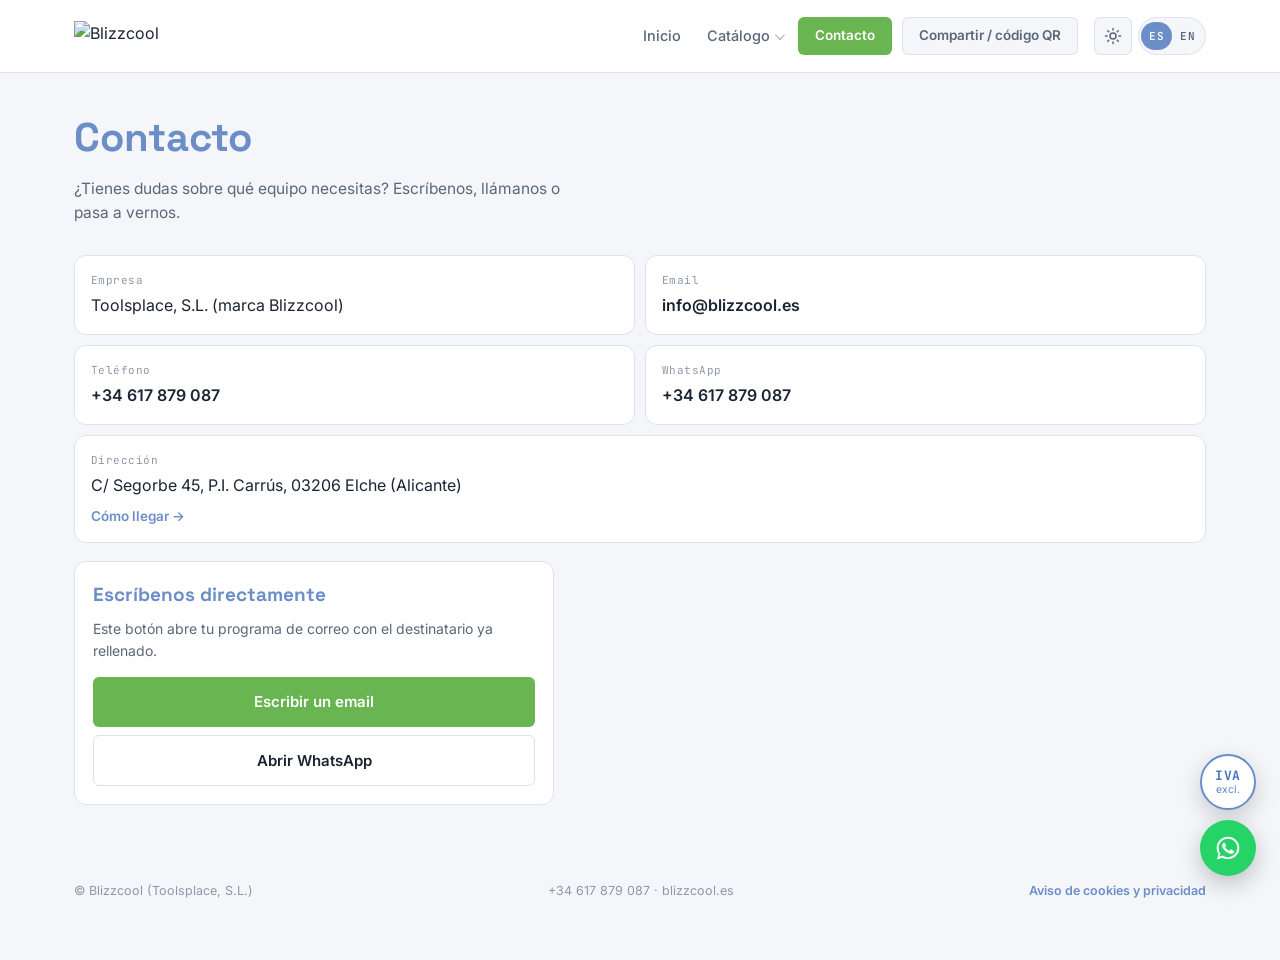
==== commit 9f5d81d8: "Formulario de presupuesto en pop-up, página de privacidad, elimina ropa térmica y varios ajustes de " ====
--- a/contacto.html
+++ b/contacto.html
@@ -3,12 +3,12 @@
 <head>
 <meta charset="utf-8">
 <meta name="viewport" content="width=device-width, initial-scale=1">
-<script>try{var t=localStorage.getItem("bc-theme")||(matchMedia("(prefers-color-scheme: dark)").matches?"dark":"light");if(t==="dark")document.documentElement.setAttribute("data-theme","dark");}catch(e){}</script>
+<script>try{if(localStorage.getItem("bc-theme")==="dark")document.documentElement.setAttribute("data-theme","dark");}catch(e){}</script>
 <title>Contacto · Blizzcool</title>
 <meta name="description" content="Contacta con Blizzcool: email, teléfono, WhatsApp y dirección para presupuestos y asesoramiento técnico.">
 <link rel="preconnect" href="https://fonts.googleapis.com">
 <link href="https://fonts.googleapis.com/css2?family=Space+Grotesk:wght@500;600;700&family=Inter:wght@400;500;600&family=JetBrains+Mono:wght@400;500&display=swap" rel="stylesheet">
-<link rel="stylesheet" href="styles.css?v=20260915e">
+<link rel="stylesheet" href="styles.css?v=20260917k">
 <link rel="icon" href="https://blizzcool.es/wp-content/uploads/2026/06/cropped-ICONOTIPO_WEB-270x270.png">
 </head>
 <body>
@@ -20,8 +20,8 @@
 <footer class="site-footer" id="site-footer"></footer>
 
 <script src="https://cdnjs.cloudflare.com/ajax/libs/qrcode-generator/1.4.4/qrcode.min.js"></script>
-<script src="productos.js?v=20260915e"></script>
-<script src="catalogo.js?v=20260915e"></script>
+<script src="productos.js?v=20260917k"></script>
+<script src="catalogo.js?v=20260917k"></script>
 <script>
   window.renderPage = renderContacto;
   renderPage();
--- a/styles.css
+++ b/styles.css
@@ -20,6 +20,7 @@
   --blue: #6b8ec8;         /* igual a blue-brand: color de marca exacto */
   --blue-dark: #4775c1;    /* solo para :hover y texto pequeño, más oscuro que el azul de marca */
   --blue-soft: #f3f6fb;
+  --red-brand: #a52020;    /* solo para mensajes de error de formularios */
   --radius: 6px;
   --radius-lg: 12px;
   --shadow: 0 6px 24px rgba(27, 36, 51, 0.08);
@@ -41,6 +42,7 @@
   --line: #2b3341;
   --green-soft: #16231a;
   --blue-soft: #182333;
+  --red-brand: #ef4444;
   --shadow: 0 6px 24px rgba(0, 0, 0, 0.45);
 }
 
@@ -49,6 +51,8 @@
 }
 
 :root[data-theme="dark"] .iva-toggle-track { background: #384154; }
+
+:root[data-theme="dark"] .iva-float:not([aria-pressed="true"]) { background: #fff; }
 
 :root[data-theme="dark"] .share-qr canvas { background: #fff; }
 
@@ -465,6 +469,17 @@
   z-index: 30;
   background: var(--bg-card);
   border-bottom: 1px solid var(--line);
+}
+
+.cat-nav::after {
+  content: "";
+  position: absolute;
+  top: 0;
+  right: 0;
+  bottom: 1px;
+  width: 28px;
+  background: linear-gradient(to right, transparent, var(--bg-card));
+  pointer-events: none;
 }
 
 .cat-nav .wrap {
@@ -592,6 +607,19 @@
 
 .link-inline { color: var(--blue); text-decoration: none; font-weight: 600; white-space: nowrap; }
 
+.card-cta {
+  color: var(--blue);
+  background: var(--blue-soft);
+  font-weight: 600;
+  font-size: 12.5px;
+  white-space: nowrap;
+  padding: 5px 12px;
+  border-radius: 999px;
+  transition: background 0.15s ease, color 0.15s ease;
+}
+
+.card:hover .card-cta { background: var(--blue); color: #fff; }
+
 .placeholder-photo {
   width: 100%;
   height: 100%;
@@ -623,6 +651,8 @@
   background: var(--blue);
   color: #fff;
   text-decoration: none;
+  border: none;
+  cursor: pointer;
   font-size: 15px;
   font-weight: 600;
   padding: 13px 22px;
@@ -721,6 +751,33 @@
 
 /* En fichas de producto, en móvil, sube por encima de la barra fija de compra */
 body.has-buy-bar .float-stack { bottom: calc(86px + env(safe-area-inset-bottom)); }
+
+.blizztherm-float {
+  position: fixed;
+  left: 16px;
+  bottom: calc(16px + env(safe-area-inset-bottom));
+  z-index: 34;
+  width: 52px;
+  height: 52px;
+  border-radius: 50%;
+  background: #fff;
+  border: 1px solid var(--line);
+  display: flex;
+  align-items: center;
+  justify-content: center;
+  box-shadow: 0 8px 22px rgba(27, 36, 51, 0.2);
+  transition: transform 0.15s ease, box-shadow 0.15s ease;
+}
+
+.blizztherm-float:hover { transform: translateY(-2px); box-shadow: 0 12px 28px rgba(27, 36, 51, 0.3); }
+.blizztherm-float img { display: block; width: auto; height: 32px; }
+
+.blizztherm-float { opacity: 0; transform: translateY(8px); pointer-events: none; }
+.blizztherm-float.is-visible { opacity: 1; transform: translateY(0); pointer-events: auto; }
+.blizztherm-float.is-visible:hover { transform: translateY(-2px); }
+.blizztherm-float { transition: opacity 0.2s ease, transform 0.2s ease, box-shadow 0.15s ease; }
+
+body.has-buy-bar .blizztherm-float { bottom: calc(86px + env(safe-area-inset-bottom)); }
 
 /* =========================================================
    FICHA DE PRODUCTO
@@ -1170,6 +1227,7 @@
   .product-media { position: sticky; top: calc(var(--header-h) + 20px); }
   .mobile-buy-bar { display: none; }
   .float-stack, body.has-buy-bar .float-stack { right: 24px; bottom: 24px; }
+  .blizztherm-float, body.has-buy-bar .blizztherm-float { left: 24px; bottom: 24px; }
   .specs-table td { padding: 12px 16px; }
   .section-block h2 { font-size: 20px; margin-top: 32px; }
 }
@@ -1271,3 +1329,37 @@
 .share-actions { display: grid; gap: 8px; }
 .share-actions .btn { width: 100%; border: 1px solid transparent; cursor: pointer; font-family: inherit; }
 .share-actions .btn-outline { border-color: var(--line); }
+
+/* ---------- Modal de solicitud de presupuesto ---------- */
+
+.quote-card { max-width: 440px; max-height: 90vh; overflow-y: auto; }
+
+.quote-form { display: flex; flex-direction: column; gap: 12px; margin-top: 4px; text-align: left; }
+
+.quote-field { display: flex; flex-direction: column; gap: 5px; }
+.quote-field span { font-size: 12.5px; font-weight: 600; color: var(--ink-soft); }
+
+.quote-field input,
+.quote-field textarea {
+  font-family: inherit;
+  font-size: 14.5px;
+  color: var(--ink);
+  background: var(--bg);
+  border: 1px solid var(--line);
+  border-radius: var(--radius);
+  padding: 10px 12px;
+  width: 100%;
+}
+
+.quote-field input:focus,
+.quote-field textarea:focus { outline: none; border-color: var(--blue-brand); }
+.quote-field textarea { resize: vertical; min-height: 64px; }
+
+.quote-hp { position: absolute; left: -9999px; top: -9999px; }
+
+.quote-status { font-size: 13.5px; }
+.quote-status-ok { color: var(--green-hover); font-weight: 600; }
+.quote-status-error { color: var(--red-brand); }
+
+.quote-actions { margin-top: 2px; }
+.quote-actions .btn { width: 100%; border: 1px solid transparent; }
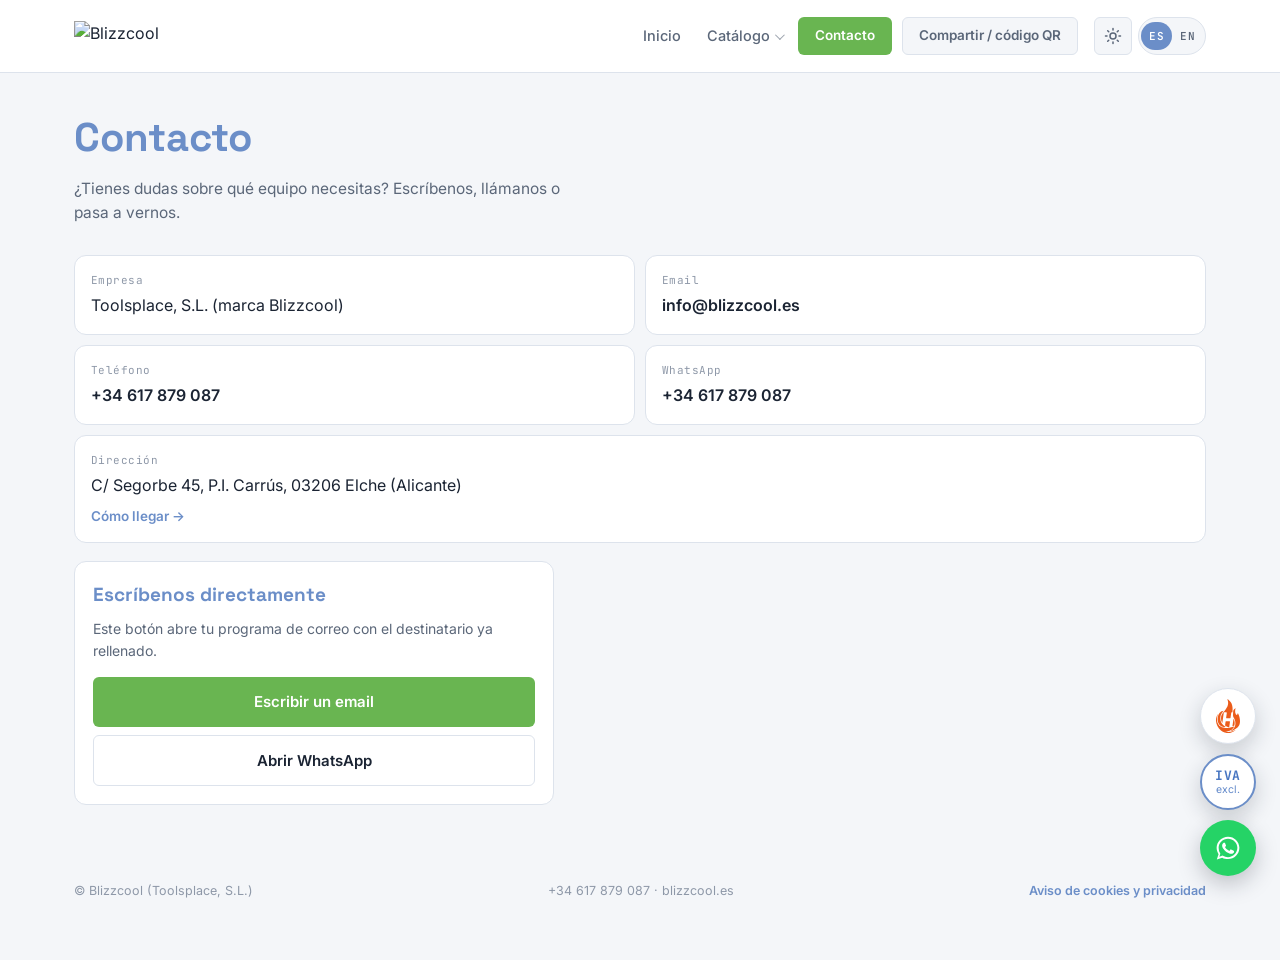
==== commit 7a43dbff: "Quita el efecto de aparición con scroll del botón de Blizztherm Ahora es visible desde la carga de l" ====
--- a/contacto.html
+++ b/contacto.html
@@ -8,7 +8,7 @@
 <meta name="description" content="Contacta con Blizzcool: email, teléfono, WhatsApp y dirección para presupuestos y asesoramiento técnico.">
 <link rel="preconnect" href="https://fonts.googleapis.com">
 <link href="https://fonts.googleapis.com/css2?family=Space+Grotesk:wght@500;600;700&family=Inter:wght@400;500;600&family=JetBrains+Mono:wght@400;500&display=swap" rel="stylesheet">
-<link rel="stylesheet" href="styles.css?v=20260917k">
+<link rel="stylesheet" href="styles.css?v=20260917p">
 <link rel="icon" href="https://blizzcool.es/wp-content/uploads/2026/06/cropped-ICONOTIPO_WEB-270x270.png">
 </head>
 <body>
@@ -20,8 +20,8 @@
 <footer class="site-footer" id="site-footer"></footer>
 
 <script src="https://cdnjs.cloudflare.com/ajax/libs/qrcode-generator/1.4.4/qrcode.min.js"></script>
-<script src="productos.js?v=20260917k"></script>
-<script src="catalogo.js?v=20260917k"></script>
+<script src="productos.js?v=20260917p"></script>
+<script src="catalogo.js?v=20260917p"></script>
 <script>
   window.renderPage = renderContacto;
   renderPage();
--- a/styles.css
+++ b/styles.css
@@ -753,12 +753,8 @@
 body.has-buy-bar .float-stack { bottom: calc(86px + env(safe-area-inset-bottom)); }
 
 .blizztherm-float {
-  position: fixed;
-  left: 16px;
-  bottom: calc(16px + env(safe-area-inset-bottom));
-  z-index: 34;
-  width: 52px;
-  height: 52px;
+  width: 56px;
+  height: 56px;
   border-radius: 50%;
   background: #fff;
   border: 1px solid var(--line);
@@ -767,17 +763,11 @@
   justify-content: center;
   box-shadow: 0 8px 22px rgba(27, 36, 51, 0.2);
   transition: transform 0.15s ease, box-shadow 0.15s ease;
+  flex-shrink: 0;
 }
 
 .blizztherm-float:hover { transform: translateY(-2px); box-shadow: 0 12px 28px rgba(27, 36, 51, 0.3); }
-.blizztherm-float img { display: block; width: auto; height: 32px; }
-
-.blizztherm-float { opacity: 0; transform: translateY(8px); pointer-events: none; }
-.blizztherm-float.is-visible { opacity: 1; transform: translateY(0); pointer-events: auto; }
-.blizztherm-float.is-visible:hover { transform: translateY(-2px); }
-.blizztherm-float { transition: opacity 0.2s ease, transform 0.2s ease, box-shadow 0.15s ease; }
-
-body.has-buy-bar .blizztherm-float { bottom: calc(86px + env(safe-area-inset-bottom)); }
+.blizztherm-float img { display: block; width: auto; height: 34px; }
 
 /* =========================================================
    FICHA DE PRODUCTO
@@ -1227,7 +1217,6 @@
   .product-media { position: sticky; top: calc(var(--header-h) + 20px); }
   .mobile-buy-bar { display: none; }
   .float-stack, body.has-buy-bar .float-stack { right: 24px; bottom: 24px; }
-  .blizztherm-float, body.has-buy-bar .blizztherm-float { left: 24px; bottom: 24px; }
   .specs-table td { padding: 12px 16px; }
   .section-block h2 { font-size: 20px; margin-top: 32px; }
 }
@@ -1335,6 +1324,7 @@
 .quote-card { max-width: 440px; max-height: 90vh; overflow-y: auto; }
 
 .quote-form { display: flex; flex-direction: column; gap: 12px; margin-top: 4px; text-align: left; }
+.quote-form[hidden] { display: none; }
 
 .quote-field { display: flex; flex-direction: column; gap: 5px; }
 .quote-field span { font-size: 12.5px; font-weight: 600; color: var(--ink-soft); }
@@ -1363,3 +1353,47 @@
 
 .quote-actions { margin-top: 2px; }
 .quote-actions .btn { width: 100%; border: 1px solid transparent; }
+
+#quote-submit { position: relative; }
+#quote-submit.is-loading .quote-submit-label { opacity: 0; }
+#quote-submit.is-loading { cursor: default; }
+#quote-submit::after {
+  content: "";
+  position: absolute;
+  top: 50%;
+  left: 50%;
+  width: 18px;
+  height: 18px;
+  margin: -9px 0 0 -9px;
+  border: 2px solid rgba(255, 255, 255, 0.35);
+  border-top-color: #fff;
+  border-radius: 50%;
+  opacity: 0;
+}
+#quote-submit.is-loading::after { opacity: 1; animation: quote-spin 0.7s linear infinite; }
+
+@keyframes quote-spin { to { transform: rotate(360deg); } }
+
+.quote-success { text-align: center; padding: 8px 4px 4px; }
+
+.quote-success-icon {
+  width: 52px;
+  height: 52px;
+  margin: 0 auto 14px;
+  border-radius: 50%;
+  background: var(--green-soft);
+  color: var(--green-hover);
+  display: flex;
+  align-items: center;
+  justify-content: center;
+  animation: quote-pop 0.35s cubic-bezier(0.2, 0.8, 0.2, 1);
+}
+
+@keyframes quote-pop {
+  from { transform: scale(0.6); opacity: 0; }
+  to { transform: scale(1); opacity: 1; }
+}
+
+.quote-success h3 { font-family: var(--font-head); font-size: 18px; margin: 0 0 6px; color: var(--blue-brand); text-align: center; }
+.quote-success p { color: var(--ink-soft); font-size: 14px; margin: 0 0 18px; text-align: center; }
+.quote-success .btn { width: 100%; border: 1px solid transparent; cursor: pointer; font-family: inherit; }
